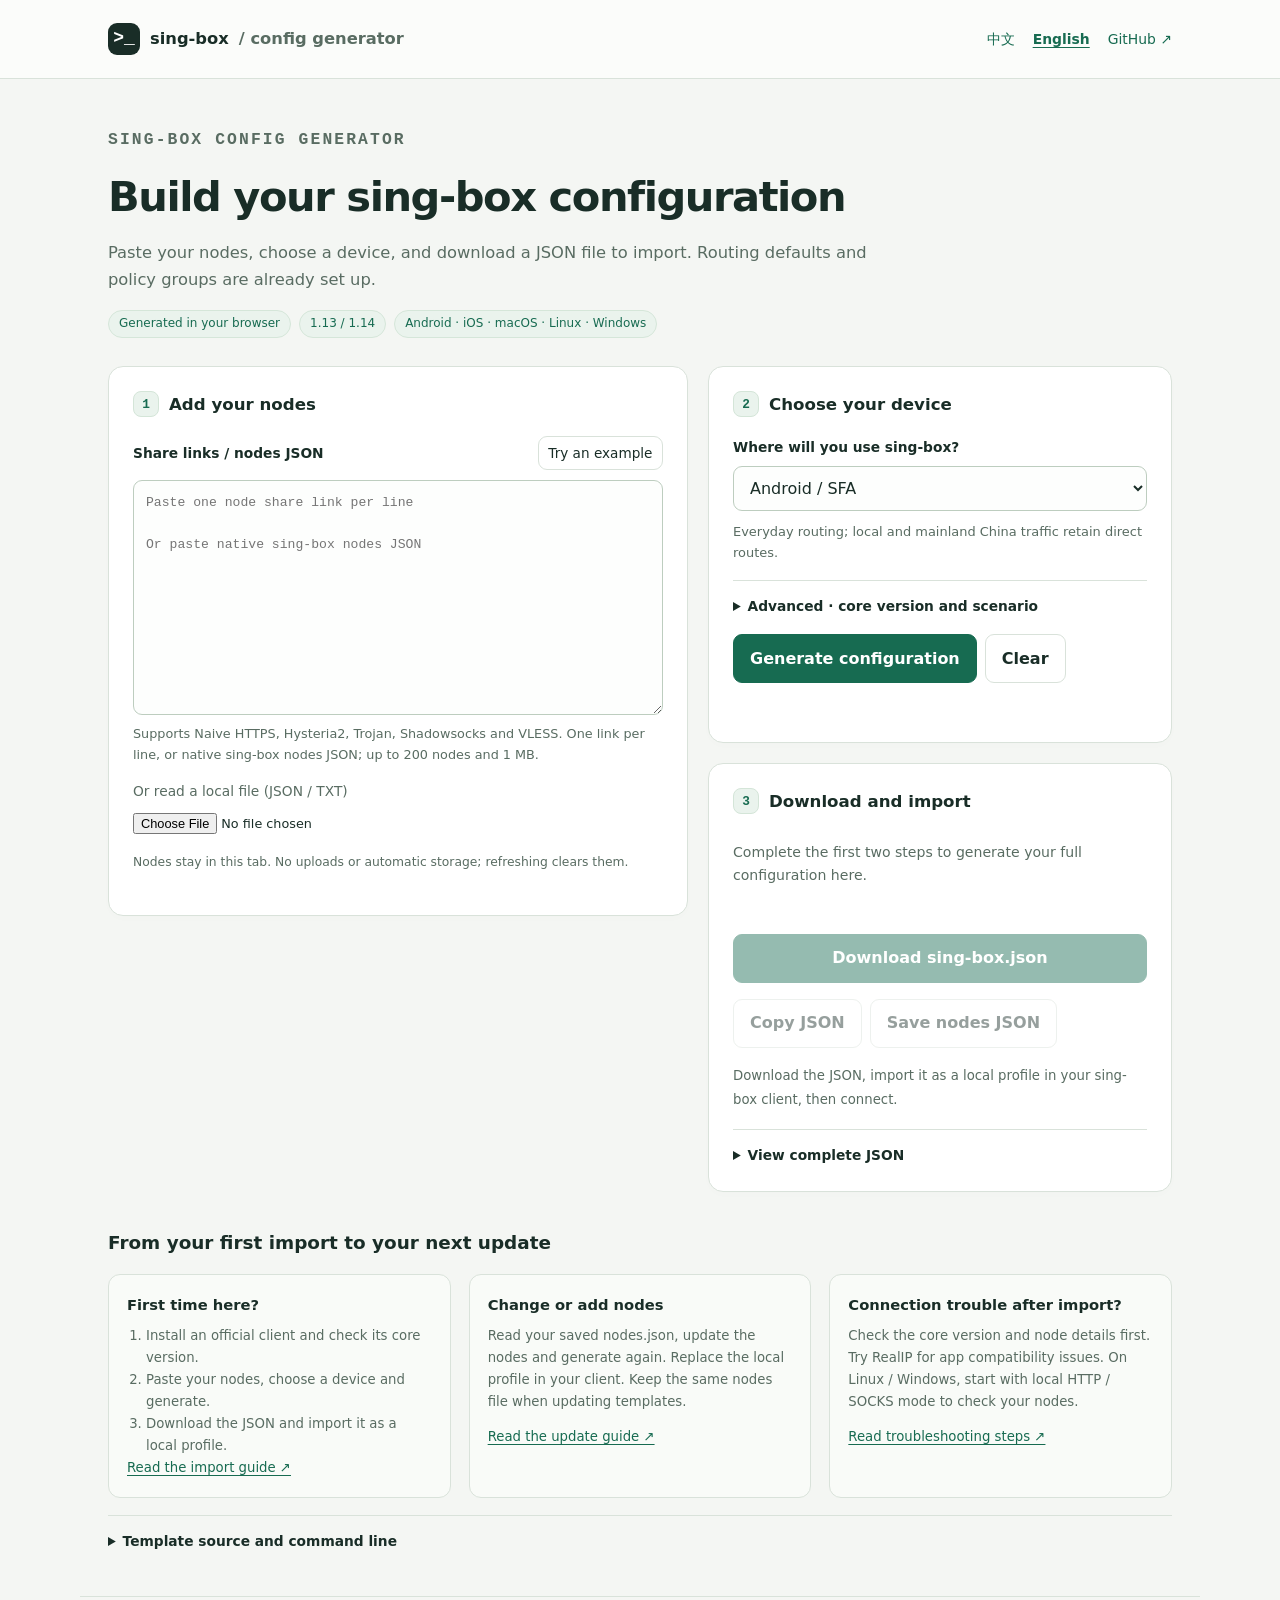
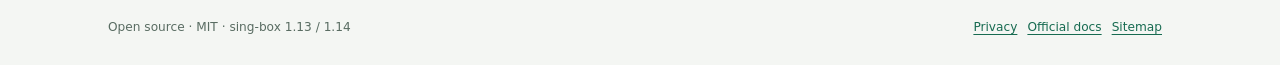
==== docs/en/index.html @ 3d7687b8 "refactor: consolidate build and validation tools into Python entry points" ====
<!-- Generated by scripts/build.py; edit web/page.html and web/locales/. -->
<!DOCTYPE html>
<html lang="en">
<head>
<meta charset="utf-8">
<meta name="viewport" content="width=device-width, initial-scale=1">
<meta http-equiv="Content-Security-Policy" content="default-src 'self'; script-src 'self'; style-src 'self'; connect-src 'none'; img-src 'self' data:; base-uri 'none'; form-action 'none'; object-src 'none'">
<meta name="referrer" content="no-referrer">
<title>sing-box config generator · Build and download JSON locally</title>
<meta name="description" content="Paste node links, choose Android, iOS, macOS, Linux or Windows, and download a complete sing-box JSON configuration. Runs in your browser with 1.13 / 1.14 presets and no generator installation.">
<link rel="canonical" href="https://qixuancao.github.io/sing-box-config-templates/en/">
<link rel="alternate" hreflang="zh-CN" href="https://qixuancao.github.io/sing-box-config-templates/">
<link rel="alternate" hreflang="en" href="https://qixuancao.github.io/sing-box-config-templates/en/">
<link rel="alternate" hreflang="x-default" href="https://qixuancao.github.io/sing-box-config-templates/">
<link rel="sitemap" type="application/xml" href="../sitemap.xml">
<link rel="stylesheet" href="../assets/app.css">
<meta property="og:type" content="website">
<meta property="og:site_name" content="sing-box config templates">
<meta property="og:title" content="sing-box config generator · Build and download JSON locally">
<meta property="og:description" content="Paste node links, choose Android, iOS, macOS, Linux or Windows, and download a complete sing-box JSON configuration. Runs in your browser with 1.13 / 1.14 presets and no generator installation.">
<meta property="og:url" content="https://qixuancao.github.io/sing-box-config-templates/en/">
<meta property="og:locale" content="en_US">
<meta name="twitter:card" content="summary">
<meta name="twitter:title" content="sing-box config generator · Build and download JSON locally">
<meta name="twitter:description" content="Paste node links, choose Android, iOS, macOS, Linux or Windows, and download a complete sing-box JSON configuration. Runs in your browser with 1.13 / 1.14 presets and no generator installation.">
<script type="application/ld+json">{"@context": "https://schema.org", "@graph": [{"@type": "SoftwareSourceCode", "name": "sing-box-config-templates", "description": "Paste node links, choose Android, iOS, macOS, Linux or Windows, and download a complete sing-box JSON configuration. Runs in your browser with 1.13 / 1.14 presets and no generator installation.", "url": "https://qixuancao.github.io/sing-box-config-templates/en/", "codeRepository": "https://github.com/qixuancao/sing-box-config-templates", "programmingLanguage": ["JavaScript", "JSON"], "runtimePlatform": "Browser / Node.js 22+; sing-box 1.13 / 1.14", "license": "https://github.com/qixuancao/sing-box-config-templates/blob/main/LICENSE"}, {"@type": "FAQPage", "mainEntity": [{"@type": "Question", "name": "Are my nodes uploaded?", "acceptedAnswer": {"@type": "Answer", "text": "No. Node parsing, configuration composition and file export run in your browser. Nodes are not automatically stored."}}, {"@type": "Question", "name": "How do I export a JSON file?", "acceptedAnswer": {"@type": "Answer", "text": "Paste your nodes, choose a device and generate. Click Download sing-box.json, then import the file as a local profile."}}, {"@type": "Question", "name": "How do I choose 1.13 or 1.14?", "acceptedAnswer": {"@type": "Answer", "text": "In Advanced, match the core version shown in your client's About screen or sing-box version."}}, {"@type": "Question", "name": "Is public Raw JSON my personal configuration?", "acceptedAnswer": {"@type": "Answer", "text": "Public Raw JSON uses placeholder nodes. Use the generator to download a JSON file containing your own nodes."}}]}]}</script>
<script type="module" src="../assets/app.mjs"></script>
</head>
<body>
<a class="skip" href="#generator">Skip to the config generator</a>
<header class="site-header"><div class="header-inner">
<a class="brand" href="../"><span class="mark" aria-hidden="true">&gt;_</span>sing-box <span class="muted">/ config generator</span></a>
<nav aria-label="Language and repository"><a href="../" >中文</a><a href="./" aria-current="page">English</a><a href="https://github.com/qixuancao/sing-box-config-templates">GitHub ↗</a></nav>
</div></header>
<main>
<div class="hero"><p class="eyebrow">SING-BOX CONFIG GENERATOR</p><h1>Build your sing-box configuration</h1><p>Paste your nodes, choose a device, and download a JSON file to import. Routing defaults and policy groups are already set up.</p><div class="badges"><span class="badge">Generated in your browser</span><span class="badge">1.13 / 1.14</span><span class="badge">Android · iOS · macOS · Linux · Windows</span></div></div>
<noscript><p class="noscript">The generator needs JavaScript. You can also download the repository and generate configurations locally with the CLI.</p></noscript>
<div class="workspace" id="generator">
<section class="card" aria-labelledby="nodes-heading">
<h2 id="nodes-heading"><span class="step">1</span>Add your nodes</h2>
<div class="toolbar"><label for="nodes-input">Share links / nodes JSON</label><button type="button" class="quiet" id="example">Try an example</button></div>
<textarea id="nodes-input" rows="10" autocomplete="off" autocapitalize="off" spellcheck="false" aria-describedby="input-help" placeholder="Paste one node share link per line

Or paste native sing-box nodes JSON"></textarea>
<p class="help" id="input-help">Supports Naive HTTPS, Hysteria2, Trojan, Shadowsocks and VLESS. One link per line, or native sing-box nodes JSON; up to 200 nodes and 1 MB.</p>
<div class="file-row"><label for="nodes-file">Or read a local file (JSON / TXT)</label><input type="file" id="nodes-file" accept=".json,.txt,application/json,text/plain"></div>
<p class="privacy-note">Nodes stay in this tab. No uploads or automatic storage; refreshing clears them.</p>
<ul class="node-list" id="node-list" aria-label="Parsed nodes"></ul>
</section>
<div class="stack">
<section class="card" aria-labelledby="device-heading">
<h2 id="device-heading"><span class="step">2</span>Choose your device</h2>
<label for="platform">Where will you use sing-box?</label>
<select id="platform"><option value="android">Android / SFA</option><option value="ios">iOS / iPadOS / SFI</option><option value="macos">macOS / SFM</option><option value="linux">Linux</option><option value="windows">Windows</option></select>
<p class="scenario-note" id="scenario-desc"></p>
<details id="advanced"><summary>Advanced · core version and scenario</summary><div class="settings">
<div><label for="core">sing-box core version</label><select id="core"><option value="1.14">1.14.x</option><option value="1.13">1.13.x</option><option value="1.15">1.15 · Experimental · alpha.12</option></select><p class="help">Match your client core. The experimental 1.15 presets target 1.15.0-alpha.12.</p></div>
<div><label for="scenario">Scenario</label><select id="scenario"></select></div>
</div></details>
<div class="actions"><button type="button" class="primary" id="generate">Generate configuration</button><button type="button" id="clear">Clear</button></div>
<p id="status" class="status" role="status" aria-live="polite"></p>
</section>
<section class="card" aria-labelledby="download-heading">
<h2 id="download-heading"><span class="step">3</span>Download and import</h2>
<p class="result-empty" id="result-empty">Complete the first two steps to generate your full configuration here.</p>
<div class="result-summary" id="result-summary"></div>
<button type="button" class="primary wide" id="download-json" disabled>Download sing-box.json</button>
<div class="actions"><button type="button" id="copy-json" disabled>Copy JSON</button><button type="button" id="download-nodes" disabled>Save nodes JSON</button></div>
<p class="import-help" id="import-help"></p>
<p class="hint" id="warnings" hidden></p>
<details><summary>View complete JSON</summary><label for="json-preview" class="help">The configuration contains your node details; keep it on your own device.</label><textarea id="json-preview" class="output-preview" rows="10" readonly spellcheck="false" autocomplete="off"></textarea></details>
</section>
</div>
</div>
<section class="guides" aria-labelledby="guides-heading">
<h2 id="guides-heading">From your first import to your next update</h2>
<div class="guide-grid">
<article class="guide"><h3>First time here?</h3><ol><li>Install an official client and check its core version.</li><li>Paste your nodes, choose a device and generate.</li><li>Download the JSON and import it as a local profile.</li></ol><p><a href="https://github.com/qixuancao/sing-box-config-templates/blob/main/docs/getting-started.md">Read the import guide ↗</a></p></article>
<article class="guide"><h3>Change or add nodes</h3><p>Read your saved nodes.json, update the nodes and generate again. Replace the local profile in your client. Keep the same nodes file when updating templates.</p><p><a href="https://github.com/qixuancao/sing-box-config-templates/blob/main/docs/update-nodes.md">Read the update guide ↗</a></p></article>
<article class="guide"><h3>Connection trouble after import?</h3><p>Check the core version and node details first. Try RealIP for app compatibility issues. On Linux / Windows, start with local HTTP / SOCKS mode to check your nodes.</p><p><a href="https://github.com/qixuancao/sing-box-config-templates/blob/main/docs/troubleshooting.md">Read troubleshooting steps ↗</a></p></article>
</div>
<details class="technical"><summary>Template source and command line</summary><p class="help">Public Raw JSON uses placeholder nodes so you can inspect the default policies. The CLI shares its node parser and renderer with this page and requires Node.js 22+.</p>
<label for="out-path">Current template path</label><input id="out-path" type="text" readonly>
<label for="out-raw">Template Raw URL (placeholder nodes)</label><input id="out-raw" type="text" readonly>
<label for="out-cmd">Generate and check locally</label><textarea id="out-cmd" rows="3" readonly spellcheck="false"></textarea>
<p class="help"><a href="https://github.com/qixuancao/sing-box-config-templates/blob/main/docs/architecture.md">Modules and customization ↗</a></p>
</details>
</section>
</main>
<footer class="site-footer"><p>Open source · MIT · sing-box 1.13 / 1.14</p><p><a href="https://github.com/qixuancao/sing-box-config-templates/blob/main/PRIVACY.md">Privacy</a><a href="https://sing-box.sagernet.org/">Official docs</a><a href="../sitemap.xml">Sitemap</a></p></footer>
</body>
</html>
---- docs/assets/app.css ----
:root {
  color-scheme:light;
  --bg:#f4f6f3;
  --paper:#fff;
  --ink:#192d27;
  --muted:#596c62;
  --line:#d9e2da;
  --accent:#176b51;
  --soft:#eaf3ed;
  --danger:#a52a29;
  --warning:#775014;
  font-family:system-ui,-apple-system,"Segoe UI",Roboto,"Noto Sans SC","PingFang SC",sans-serif
}
* {
  box-sizing:border-box
}
body {
  margin:0;
  background:var(--bg);
  color:var(--ink);
  line-height:1.65
}
a {
  color:var(--accent);
  text-underline-offset:3px
}
button,input,select,textarea {
  font:inherit
}
button,a,input,select,textarea,summary {
  -webkit-tap-highlight-color:transparent
}
button:focus-visible,a:focus-visible,input:focus-visible,select:focus-visible,textarea:focus-visible,summary:focus-visible {
  outline:3px solid #4b9c7f;
  outline-offset:3px
}
button {
  border:1px solid var(--line);
  border-radius:9px;
  background:var(--paper);
  color:var(--ink);
  padding:.65rem 1rem;
  cursor:pointer;
  font-weight:600
}
button:hover:not(:disabled) {
  background:var(--soft);
  border-color:#8aaa97
}
button:disabled {
  cursor:default;
  opacity:.45
}
button.primary {
  background:var(--accent);
  color:white;
  border-color:var(--accent)
}
button.primary:hover:not(:disabled) {
  background:#10543e
}
button.quiet {
  font-size:.85rem;
  padding:.3rem .6rem;
  font-weight:500
}
button.wide {
  width:100%
}
[hidden] {
  display:none!important
}
.skip {
  position:absolute;
  left:-9999px
}
.skip:focus {
  left:1rem;
  top:1rem;
  background:var(--paper);
  padding:.6rem;
  z-index:20
}
.site-header {
  border-bottom:1px solid var(--line);
  background:#fbfcfa
}
.header-inner,main,.site-footer {
  max-width:1120px;
  margin:auto;
  padding:0 28px
}
.header-inner {
  min-height:78px;
  display:flex;
  justify-content:space-between;
  gap:18px;
  align-items:center
}
.brand {
  display:flex;
  align-items:center;
  gap:10px;
  font-size:1.02rem;
  text-decoration:none;
  font-weight:750;
  color:var(--ink)
}
.mark {
  display:grid;
  place-items:center;
  background:var(--ink);
  color:white;
  border-radius:9px;
  width:32px;
  height:32px;
  font-family:monospace;
  font-size:18px
}
nav {
  display:flex;
  gap:18px;
  font-size:.87rem
}
nav a {
  text-decoration:none
}
nav a[aria-current] {
  font-weight:700;
  text-decoration:underline
}
.hero {
  padding:48px 0 28px;
  max-width:760px
}
.eyebrow {
  font-family:ui-monospace,monospace;
  font-size:.75rem;
  letter-spacing:.13em;
  color:var(--accent);
  font-weight:700;
  margin:0 0 12px
}
h1 {
  font-size:clamp(1.8rem,4vw,2.6rem);
  line-height:1.3;
  letter-spacing:-.035em;
  margin:0 0 16px
}
h2,h3,p {
  margin-top:0
}
.hero p {
  color:var(--muted);
  font-size:1.02rem;
  margin-bottom:16px
}
.badges {
  display:flex;
  flex-wrap:wrap;
  gap:8px
}
.badge {
  font-size:.75rem;
  padding:3px 10px;
  background:var(--soft);
  border:1px solid #d5e6d9;
  border-radius:20px;
  color:var(--accent)
}
.workspace {
  display:grid;
  grid-template-columns:minmax(0,1.25fr) minmax(0,1fr);
  gap:20px;
  align-items:start
}
.stack {
  display:grid;
  gap:20px
}
.card {
  background:var(--paper);
  border:1px solid var(--line);
  border-radius:15px;
  padding:24px;
  min-width:0;
  box-shadow:0 3px 10px #192d2703
}
.card h2 {
  display:flex;
  align-items:center;
  gap:10px;
  font-size:1.04rem;
  margin-bottom:18px
}
.step {
  display:inline-grid;
  place-items:center;
  background:var(--soft);
  border:1px solid #d4e5d8;
  width:26px;
  height:26px;
  border-radius:8px;
  font:600 .8rem ui-monospace,monospace;
  color:var(--accent)
}
label {
  display:block;
  font-size:.86rem;
  font-weight:600;
  margin:0 0 7px
}
.muted,.help {
  color:var(--muted)
}
.help {
  font-size:.8rem;
  margin:8px 0 0
}
.toolbar {
  display:flex;
  gap:8px;
  align-items:center;
  justify-content:space-between;
  margin-bottom:10px
}
.toolbar label {
  margin:0
}
.actions {
  display:flex;
  flex-wrap:wrap;
  gap:8px;
  margin-top:16px
}
textarea,select,input[type=text] {
  display:block;
  width:100%;
  border:1px solid #bdcdbf;
  border-radius:9px;
  background:#fdfefd;
  color:var(--ink);
  padding:11px 12px;
  min-width:0
}
textarea {
  resize:vertical;
  font-family:ui-monospace,SFMono-Regular,Consolas,monospace;
  font-size:.82rem;
  line-height:1.6
}
#nodes-input {
  min-height:235px
}
select {
  min-height:45px
}
input[type=file] {
  max-width:100%;
  font-size:.8rem
}
.file-row {
  margin-top:15px
}
.file-row label {
  color:var(--muted);
  font-weight:400
}
.settings {
  display:grid;
  gap:14px
}
details {
  border-top:1px solid var(--line);
  padding-top:14px;
  margin-top:17px
}
summary {
  cursor:pointer;
  font-size:.86rem;
  font-weight:600
}
details>.settings {
  margin-top:14px
}
.scenario-note {
  font-size:.81rem;
  color:var(--muted);
  margin:10px 0 0
}
.status {
  font-size:.85rem;
  min-height:1.5em;
  margin:14px 0 0;
  overflow-wrap:anywhere
}
.status.error {
  color:var(--danger)
}
.status.success {
  color:var(--accent)
}
.hint {
  font-size:.81rem;
  color:var(--warning);
  background:#fcf7e8;
  border:1px solid #e7dab5;
  padding:10px 12px;
  border-radius:8px;
  margin-top:12px
}
.result-empty {
  font-size:.88rem;
  color:var(--muted);
  padding:8px 0 20px
}
.result-summary {
  display:flex;
  flex-wrap:wrap;
  gap:8px;
  margin-bottom:12px
}
.result-summary span {
  font-size:.78rem;
  border:1px solid var(--line);
  border-radius:6px;
  padding:3px 8px
}
.import-help {
  font-size:.83rem;
  line-height:1.8;
  margin-top:16px;
  color:var(--muted)
}
.node-list {
  list-style:none;
  padding:0;
  margin:18px 0 0;
  max-height:250px;
  overflow:auto
}
.node-list li {
  padding:9px 0;
  border-top:1px solid var(--line);
  display:flex;
  align-items:center;
  gap:10px;
  justify-content:space-between;
  font-size:.82rem
}
.node-label {
  overflow-wrap:anywhere;
  min-width:0
}
.node-type {
  font-family:ui-monospace,monospace;
  color:var(--muted);
  font-size:.7rem;
  white-space:nowrap
}
.privacy-note {
  font-size:.77rem;
  color:var(--muted);
  margin:16px 0 0
}
.output-preview {
  margin-top:12px;
  max-height:300px
}
.technical input,.technical textarea {
  margin-bottom:12px;
  font-size:.73rem
}
.technical label {
  margin-top:10px
}
.guides {
  padding:36px 0 44px
}
.guides>h2 {
  font-size:1.15rem;
  margin-bottom:16px
}
.guide-grid {
  display:grid;
  grid-template-columns:repeat(3,minmax(0,1fr));
  gap:18px
}
.guide {
  background:#f9fbf8;
  border:1px solid var(--line);
  border-radius:12px;
  padding:18px
}
.guide h3 {
  font-size:.92rem;
  margin-bottom:8px
}
.guide p,.guide li {
  font-size:.83rem;
  color:var(--muted)
}
.guide p:last-child {
  margin-bottom:0
}
.guide ol {
  padding-left:19px;
  margin:0
}
.guide code,.import-help code {
  font-size:.8em;
  overflow-wrap:anywhere
}
.site-footer {
  padding-top:20px;
  padding-bottom:28px;
  border-top:1px solid var(--line);
  font-size:.76rem;
  color:var(--muted);
  display:flex;
  flex-wrap:wrap;
  gap:12px 24px;
  justify-content:space-between
}
.site-footer p {
  margin:0
}
.site-footer a {
  margin-right:10px
}
.noscript {
  background:#fcf7e8;
  border:1px solid #e7dab5;
  padding:16px;
  border-radius:12px;
  margin-bottom:20px
}
@media(max-width:760px) {
  .workspace {
    grid-template-columns:1fr
  }
  .hero {
    padding-top:30px
  }
  .guide-grid {
    grid-template-columns:1fr
  }
  .header-inner,main,.site-footer {
    padding-left:18px;
    padding-right:18px
  }
  .header-inner {
    min-height:68px;
    flex-wrap:wrap;
    padding-top:14px;
    padding-bottom:14px
  }
  .card {
    padding:20px
  }
  .hero p {
    font-size:.93rem
  }
  nav {
    gap:13px
  }
  .brand {
    font-size:.93rem
  }
}
@media(prefers-color-scheme:dark) {
  :root {
    color-scheme:dark;
    --bg:#12211c;
    --paper:#1b2d25;
    --ink:#e6efe8;
    --muted:#b2c5b7;
    --line:#375244;
    --accent:#8ddab8;
    --soft:#243e31;
    --danger:#ffb4ad;
    --warning:#f0d18d
  }
  .site-header {
    background:#16281f
  }
  .mark {
    background:#b8dfc7;
    color:#123020
  }
  .badge {
    border-color:#375244
  }
  button.primary {
    background:#24674d;
    color:#f2fff6;
    border-color:#4a9973
  }
  button.primary:hover:not(:disabled) {
    background:#2c7b5b
  }
  textarea,select,input[type=text] {
    background:#15271e;
    border-color:#526c5a
  }
  .guide {
    background:#172a20
  }
  .hint,.noscript {
    background:#3d341c;
    border-color:#6d6038
  }
  .step {
    border-color:#375244
  }
}
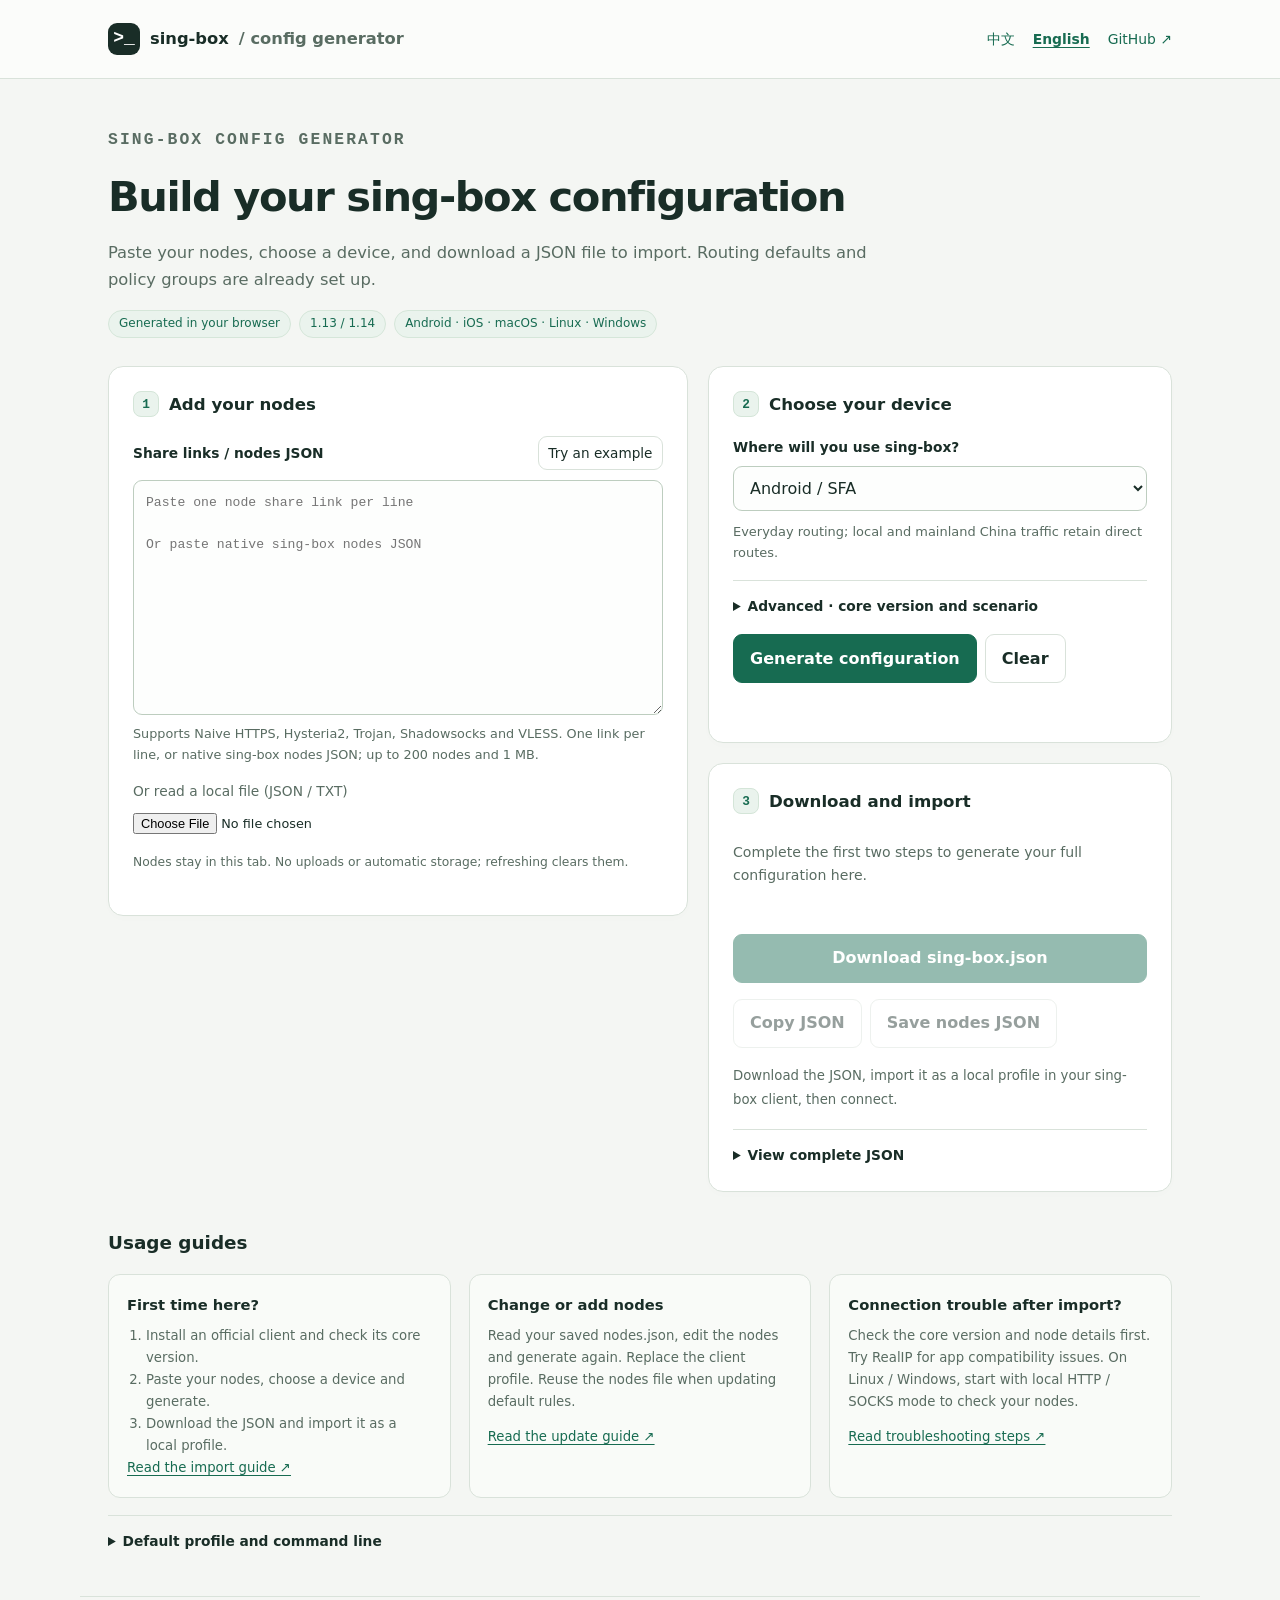
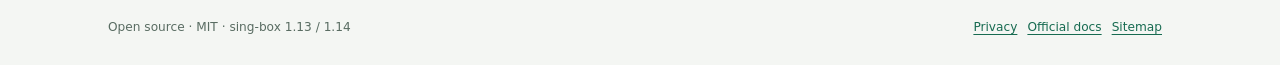
==== commit ebf16902: "docs: remove obsolete migration prose and align current usage" ====
--- a/docs/en/index.html
+++ b/docs/en/index.html
@@ -73,15 +73,15 @@
 </div>
 </div>
 <section class="guides" aria-labelledby="guides-heading">
-<h2 id="guides-heading">From your first import to your next update</h2>
+<h2 id="guides-heading">Usage guides</h2>
 <div class="guide-grid">
 <article class="guide"><h3>First time here?</h3><ol><li>Install an official client and check its core version.</li><li>Paste your nodes, choose a device and generate.</li><li>Download the JSON and import it as a local profile.</li></ol><p><a href="https://github.com/qixuancao/sing-box-config-templates/blob/main/docs/getting-started.md">Read the import guide ↗</a></p></article>
-<article class="guide"><h3>Change or add nodes</h3><p>Read your saved nodes.json, update the nodes and generate again. Replace the local profile in your client. Keep the same nodes file when updating templates.</p><p><a href="https://github.com/qixuancao/sing-box-config-templates/blob/main/docs/update-nodes.md">Read the update guide ↗</a></p></article>
+<article class="guide"><h3>Change or add nodes</h3><p>Read your saved nodes.json, edit the nodes and generate again. Replace the client profile. Reuse the nodes file when updating default rules.</p><p><a href="https://github.com/qixuancao/sing-box-config-templates/blob/main/docs/update-nodes.md">Read the update guide ↗</a></p></article>
 <article class="guide"><h3>Connection trouble after import?</h3><p>Check the core version and node details first. Try RealIP for app compatibility issues. On Linux / Windows, start with local HTTP / SOCKS mode to check your nodes.</p><p><a href="https://github.com/qixuancao/sing-box-config-templates/blob/main/docs/troubleshooting.md">Read troubleshooting steps ↗</a></p></article>
 </div>
-<details class="technical"><summary>Template source and command line</summary><p class="help">Public Raw JSON uses placeholder nodes so you can inspect the default policies. The CLI shares its node parser and renderer with this page and requires Node.js 22+.</p>
-<label for="out-path">Current template path</label><input id="out-path" type="text" readonly>
-<label for="out-raw">Template Raw URL (placeholder nodes)</label><input id="out-raw" type="text" readonly>
+<details class="technical"><summary>Default profile and command line</summary><p class="help">Public Raw JSON uses placeholder nodes so you can inspect the default policies. The CLI shares its node parser and renderer with this page and requires Node.js 22+.</p>
+<label for="out-path">Platform profile path</label><input id="out-path" type="text" readonly>
+<label for="out-raw">Profile Raw URL (placeholder nodes)</label><input id="out-raw" type="text" readonly>
 <label for="out-cmd">Generate and check locally</label><textarea id="out-cmd" rows="3" readonly spellcheck="false"></textarea>
 <p class="help"><a href="https://github.com/qixuancao/sing-box-config-templates/blob/main/docs/architecture.md">Modules and customization ↗</a></p>
 </details>
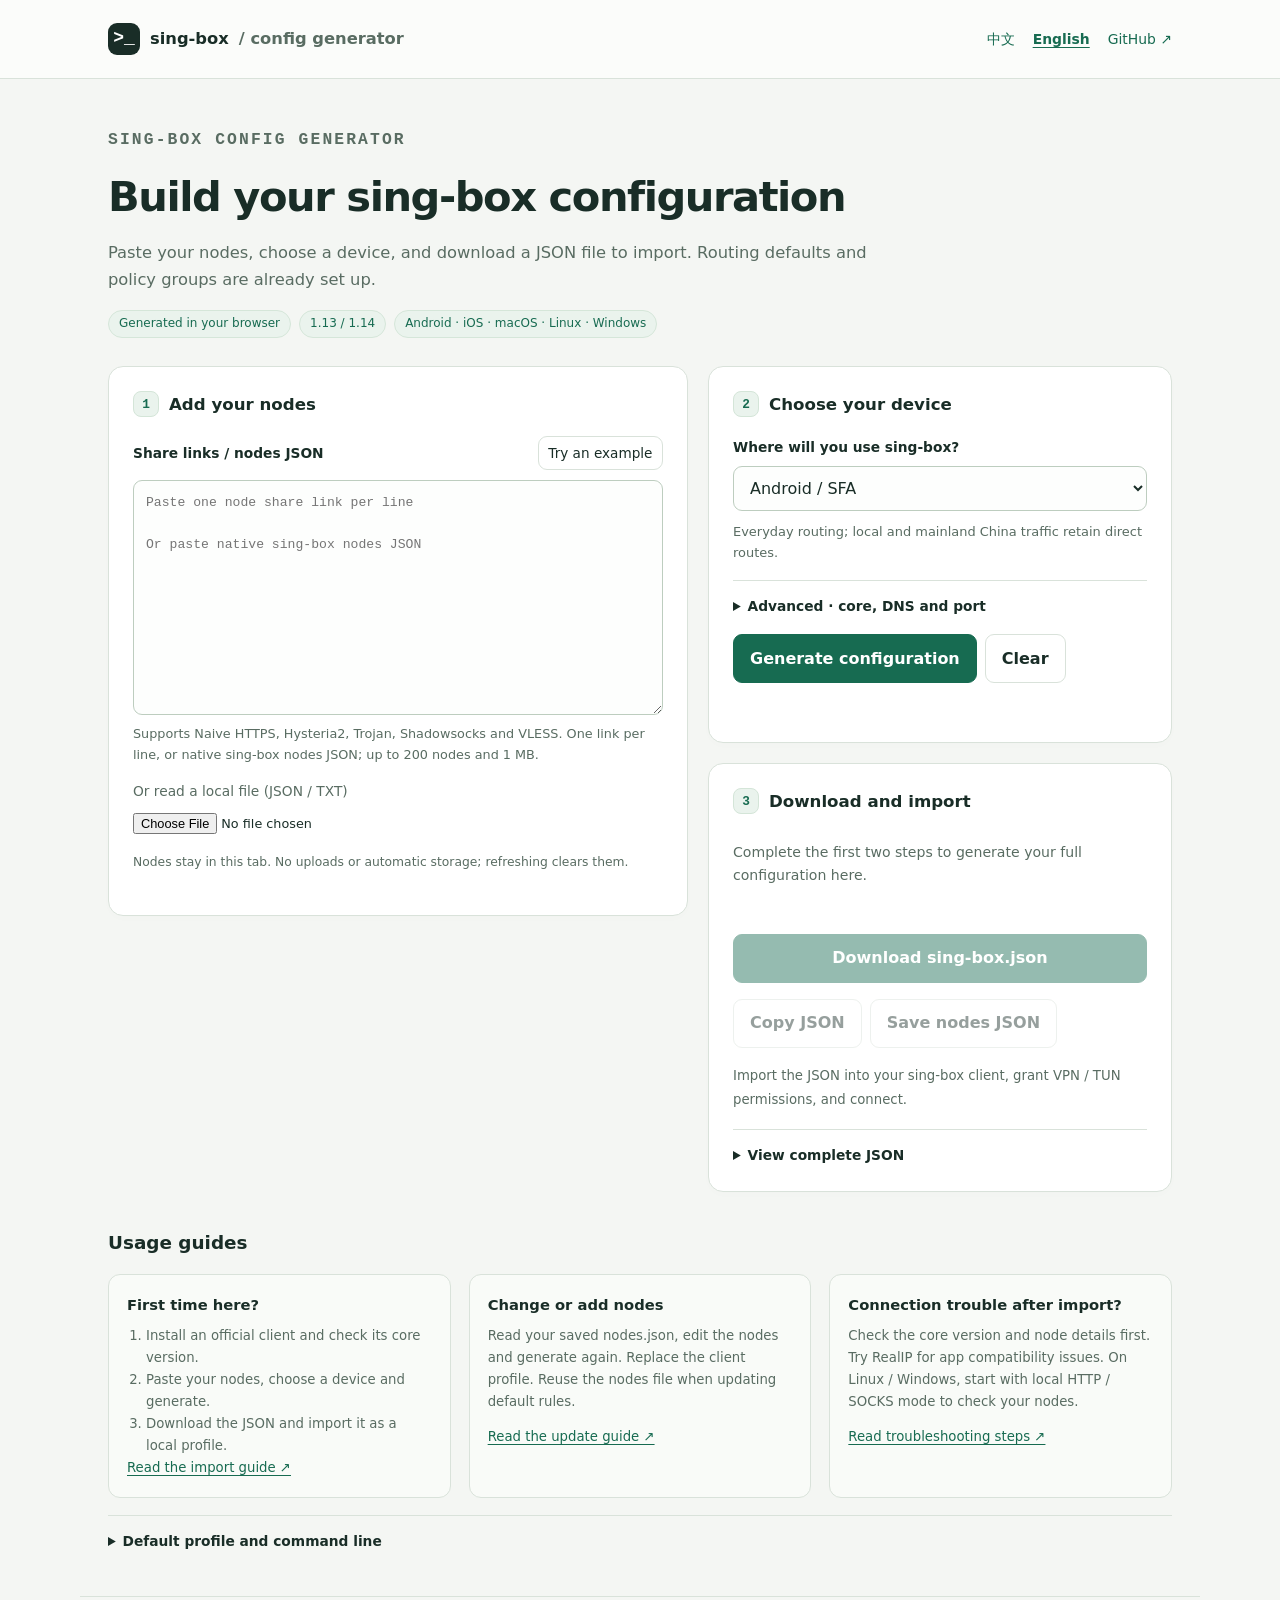
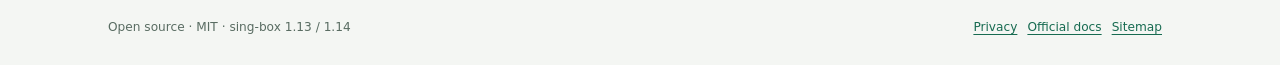
==== commit fff129d4: "feat: distinguish system proxy and TUN with DNS customization" ====
--- a/docs/en/index.html
+++ b/docs/en/index.html
@@ -52,10 +52,20 @@
 <h2 id="device-heading"><span class="step">2</span>Choose your device</h2>
 <label for="platform">Where will you use sing-box?</label>
 <select id="platform"><option value="android">Android / SFA</option><option value="ios">iOS / iPadOS / SFI</option><option value="macos">macOS / SFM</option><option value="linux">Linux</option><option value="windows">Windows</option></select>
+<div id="access-setting"><label for="access-mode">Traffic capture method</label>
+<select id="access-mode"><option value="local">Local proxy listener only · configure apps manually</option><option value="system">Set OS system proxy automatically · not TUN</option><option value="tun">TUN · route system traffic</option></select>
+<p class="help" id="access-desc"></p></div>
 <p class="scenario-note" id="scenario-desc"></p>
-<details id="advanced"><summary>Advanced · core version and scenario</summary><div class="settings">
+<details id="advanced"><summary>Advanced · core, DNS and port</summary><div class="settings">
 <div><label for="core">sing-box core version</label><select id="core"><option value="1.14">1.14.x</option><option value="1.13">1.13.x</option><option value="1.15">1.15 · Experimental · alpha.12</option></select><p class="help">Match your client core. The experimental 1.15 presets target 1.15.0-alpha.12.</p></div>
-<div><label for="scenario">Scenario</label><select id="scenario"></select></div>
+<div id="scenario-setting"><label for="scenario">Scenario</label><select id="scenario"></select></div>
+<div><label for="dns-mode">DNS response mode</label><select id="dns-mode"><option value="auto">Use preset</option><option value="realip">RealIP · return actual addresses</option><option value="fakeip">FakeIP · return synthetic addresses</option></select><p class="help" id="dns-desc">RealIP is more compatible. FakeIP requires DNS capture through a TUN / VPN mode.</p></div>
+<div class="dns-grid">
+<div><label for="direct-dns">Direct DNS (default: AliDNS)</label><select id="direct-dns"><option value="default">Use preset</option><option value="223.5.5.5">AliDNS · 223.5.5.5</option><option value="1.1.1.1">Cloudflare · 1.1.1.1</option><option value="8.8.8.8">Google · 8.8.8.8</option><option value="custom">Custom IPv4</option></select><input type="text" id="direct-custom" inputmode="decimal" autocomplete="off" placeholder="IPv4 · 1.1.1.1" hidden></div>
+<div><label for="proxy-dns">Proxy DNS (default: Google)</label><select id="proxy-dns"><option value="default">Use preset</option><option value="8.8.8.8">Google · 8.8.8.8</option><option value="1.1.1.1">Cloudflare · 1.1.1.1</option><option value="223.5.5.5">AliDNS · 223.5.5.5</option><option value="custom">Custom IPv4</option></select><input type="text" id="proxy-custom" inputmode="decimal" autocomplete="off" placeholder="IPv4 · 8.8.8.8" hidden></div>
+</div>
+<p class="help">Direct and proxied upstreams use DNS over HTTPS. Custom servers require IPv4 addresses. DNS capture depends on the runtime environment.</p>
+<div id="port-setting"><label for="listen-port">Local listen port</label><input type="number" id="listen-port" min="1" max="65535" step="1" value="2080"><p class="help">Bound to 127.0.0.1 to avoid exposing an unauthenticated proxy to the LAN.</p></div>
 </div></details>
 <div class="actions"><button type="button" class="primary" id="generate">Generate configuration</button><button type="button" id="clear">Clear</button></div>
 <p id="status" class="status" role="status" aria-live="polite"></p>
@@ -79,7 +89,7 @@
 <article class="guide"><h3>Change or add nodes</h3><p>Read your saved nodes.json, edit the nodes and generate again. Replace the client profile. Reuse the nodes file when updating default rules.</p><p><a href="https://github.com/qixuancao/sing-box-config-templates/blob/main/docs/update-nodes.md">Read the update guide ↗</a></p></article>
 <article class="guide"><h3>Connection trouble after import?</h3><p>Check the core version and node details first. Try RealIP for app compatibility issues. On Linux / Windows, start with local HTTP / SOCKS mode to check your nodes.</p><p><a href="https://github.com/qixuancao/sing-box-config-templates/blob/main/docs/troubleshooting.md">Read troubleshooting steps ↗</a></p></article>
 </div>
-<details class="technical"><summary>Default profile and command line</summary><p class="help">Public Raw JSON uses placeholder nodes so you can inspect the default policies. The CLI shares its node parser and renderer with this page and requires Node.js 22+.</p>
+<details class="technical"><summary>Default profile and command line</summary><p class="help">Raw JSON is a public placeholder preset. Custom options affect the web-downloaded JSON only; the CLI command below matches presets without customization.</p>
 <label for="out-path">Platform profile path</label><input id="out-path" type="text" readonly>
 <label for="out-raw">Profile Raw URL (placeholder nodes)</label><input id="out-raw" type="text" readonly>
 <label for="out-cmd">Generate and check locally</label><textarea id="out-cmd" rows="3" readonly spellcheck="false"></textarea>
--- a/docs/assets/app.css
+++ b/docs/assets/app.css
@@ -270,6 +270,33 @@
   display:grid;
   gap:14px
 }
+#access-setting {
+  margin-top:16px
+}
+#access-setting .help {
+  line-height:1.65
+}
+.dns-grid {
+  display:grid;
+  grid-template-columns:repeat(2,minmax(0,1fr));
+  gap:12px
+}
+.dns-grid input {
+  margin-top:8px
+}
+#listen-port {
+  max-width:190px
+}
+input[type=number] {
+  display:block;
+  width:100%;
+  min-height:45px;
+  border:1px solid #bdcdbf;
+  border-radius:9px;
+  background:#fdfefd;
+  color:var(--ink);
+  padding:11px 12px
+}
 details {
   border-top:1px solid var(--line);
   padding-top:14px;
@@ -437,6 +464,9 @@
 }
 @media(max-width:760px) {
   .workspace {
+    grid-template-columns:1fr
+  }
+  .dns-grid {
     grid-template-columns:1fr
   }
   .hero {
@@ -499,7 +529,7 @@
   button.primary:hover:not(:disabled) {
     background:#2c7b5b
   }
-  textarea,select,input[type=text] {
+  textarea,select,input[type=text],input[type=number] {
     background:#15271e;
     border-color:#526c5a
   }
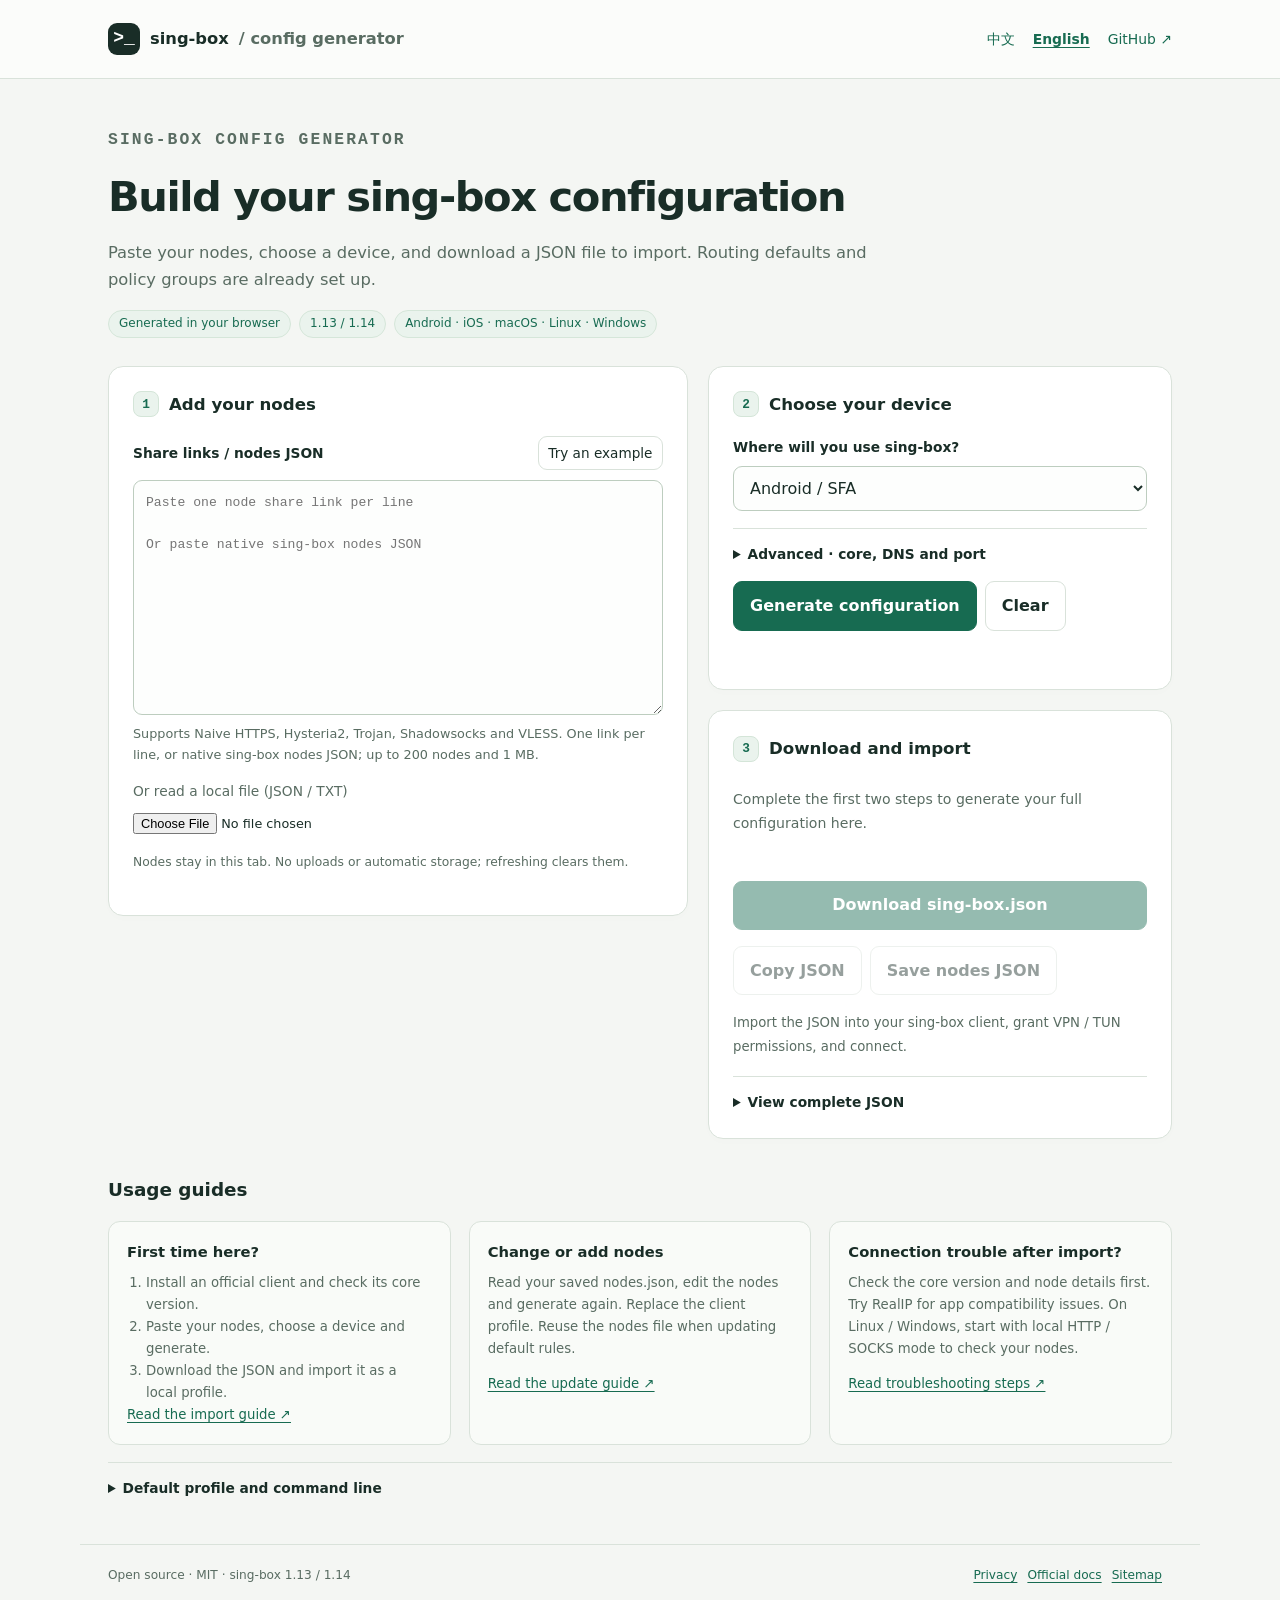
==== commit becca876: "refactor: focus on everyday profiles and unify generation options" ====
--- a/docs/en/index.html
+++ b/docs/en/index.html
@@ -55,16 +55,16 @@
 <div id="access-setting"><label for="access-mode">Traffic capture method</label>
 <select id="access-mode"><option value="local">Local proxy listener only · configure apps manually</option><option value="system">Set OS system proxy automatically · not TUN</option><option value="tun">TUN · route system traffic</option></select>
 <p class="help" id="access-desc"></p></div>
-<p class="scenario-note" id="scenario-desc"></p>
 <details id="advanced"><summary>Advanced · core, DNS and port</summary><div class="settings">
 <div><label for="core">sing-box core version</label><select id="core"><option value="1.14">1.14.x</option><option value="1.13">1.13.x</option><option value="1.15">1.15 · Experimental · alpha.12</option></select><p class="help">Match your client core. The experimental 1.15 presets target 1.15.0-alpha.12.</p></div>
-<div id="scenario-setting"><label for="scenario">Scenario</label><select id="scenario"></select></div>
-<div><label for="dns-mode">DNS response mode</label><select id="dns-mode"><option value="auto">Use preset</option><option value="realip">RealIP · return actual addresses</option><option value="fakeip">FakeIP · return synthetic addresses</option></select><p class="help" id="dns-desc">RealIP is more compatible. FakeIP requires DNS capture through a TUN / VPN mode.</p></div>
+<div><label for="dns-mode">DNS response mode</label><select id="dns-mode"><option value="fakeip">FakeIP · return synthetic addresses</option><option value="realip">RealIP · return actual addresses</option></select><p class="help" id="dns-desc">RealIP is more compatible. FakeIP requires DNS capture through a TUN / VPN mode.</p></div>
+<div><label><input type="checkbox" id="ipv6"> Enable IPv6</label><p class="help">Updates DNS, TUN addresses and routing together. Requires IPv6-capable networks and exits. IPv4 is the default.</p></div>
+<div id="lan-setting"><label><input type="checkbox" id="lan-bypass" checked> Bypass TUN for local networks</label><p class="help">Enables direct router and NAS access; bypassed traffic is outside proxy policies. Disable when corporate or overlay networks must enter TUN.</p></div>
 <div class="dns-grid">
-<div><label for="direct-dns">Direct DNS (default: AliDNS)</label><select id="direct-dns"><option value="default">Use preset</option><option value="223.5.5.5">AliDNS · 223.5.5.5</option><option value="1.1.1.1">Cloudflare · 1.1.1.1</option><option value="8.8.8.8">Google · 8.8.8.8</option><option value="custom">Custom IPv4</option></select><input type="text" id="direct-custom" inputmode="decimal" autocomplete="off" placeholder="IPv4 · 1.1.1.1" hidden></div>
-<div><label for="proxy-dns">Proxy DNS (default: Google)</label><select id="proxy-dns"><option value="default">Use preset</option><option value="8.8.8.8">Google · 8.8.8.8</option><option value="1.1.1.1">Cloudflare · 1.1.1.1</option><option value="223.5.5.5">AliDNS · 223.5.5.5</option><option value="custom">Custom IPv4</option></select><input type="text" id="proxy-custom" inputmode="decimal" autocomplete="off" placeholder="IPv4 · 8.8.8.8" hidden></div>
+<div><label for="direct-dns">Direct DNS (default: AliDNS)</label><select id="direct-dns"><option value="default">Use preset</option><option value="223.5.5.5">AliDNS · 223.5.5.5</option><option value="1.1.1.1">Cloudflare · 1.1.1.1</option><option value="8.8.8.8">Google · 8.8.8.8</option></select></div>
+<div><label for="proxy-dns">Proxy DNS (default: Google)</label><select id="proxy-dns"><option value="default">Use preset</option><option value="8.8.8.8">Google · 8.8.8.8</option><option value="1.1.1.1">Cloudflare · 1.1.1.1</option><option value="223.5.5.5">AliDNS · 223.5.5.5</option></select></div>
 </div>
-<p class="help">Direct and proxied upstreams use DNS over HTTPS. Custom servers require IPv4 addresses. DNS capture depends on the runtime environment.</p>
+<p class="help">Choose a DNS-over-HTTPS provider. Direct DNS bypasses the proxy; proxy DNS follows the main selection. Availability depends on your network.</p>
 <div id="port-setting"><label for="listen-port">Local listen port</label><input type="number" id="listen-port" min="1" max="65535" step="1" value="2080"><p class="help">Bound to 127.0.0.1 to avoid exposing an unauthenticated proxy to the LAN.</p></div>
 </div></details>
 <div class="actions"><button type="button" class="primary" id="generate">Generate configuration</button><button type="button" id="clear">Clear</button></div>
@@ -89,7 +89,7 @@
 <article class="guide"><h3>Change or add nodes</h3><p>Read your saved nodes.json, edit the nodes and generate again. Replace the client profile. Reuse the nodes file when updating default rules.</p><p><a href="https://github.com/qixuancao/sing-box-config-templates/blob/main/docs/update-nodes.md">Read the update guide ↗</a></p></article>
 <article class="guide"><h3>Connection trouble after import?</h3><p>Check the core version and node details first. Try RealIP for app compatibility issues. On Linux / Windows, start with local HTTP / SOCKS mode to check your nodes.</p><p><a href="https://github.com/qixuancao/sing-box-config-templates/blob/main/docs/troubleshooting.md">Read troubleshooting steps ↗</a></p></article>
 </div>
-<details class="technical"><summary>Default profile and command line</summary><p class="help">Raw JSON is a public placeholder preset. Custom options affect the web-downloaded JSON only; the CLI command below matches presets without customization.</p>
+<details class="technical"><summary>Default profile and command line</summary><p class="help">Raw JSON is a default placeholder profile. The CLI command below includes your options and uses the same generator as this page.</p>
 <label for="out-path">Platform profile path</label><input id="out-path" type="text" readonly>
 <label for="out-raw">Profile Raw URL (placeholder nodes)</label><input id="out-raw" type="text" readonly>
 <label for="out-cmd">Generate and check locally</label><textarea id="out-cmd" rows="3" readonly spellcheck="false"></textarea>
--- a/docs/assets/app.css
+++ b/docs/assets/app.css
@@ -281,9 +281,6 @@
   grid-template-columns:repeat(2,minmax(0,1fr));
   gap:12px
 }
-.dns-grid input {
-  margin-top:8px
-}
 #listen-port {
   max-width:190px
 }
@@ -309,11 +306,6 @@
 }
 details>.settings {
   margin-top:14px
-}
-.scenario-note {
-  font-size:.81rem;
-  color:var(--muted);
-  margin:10px 0 0
 }
 .status {
   font-size:.85rem;
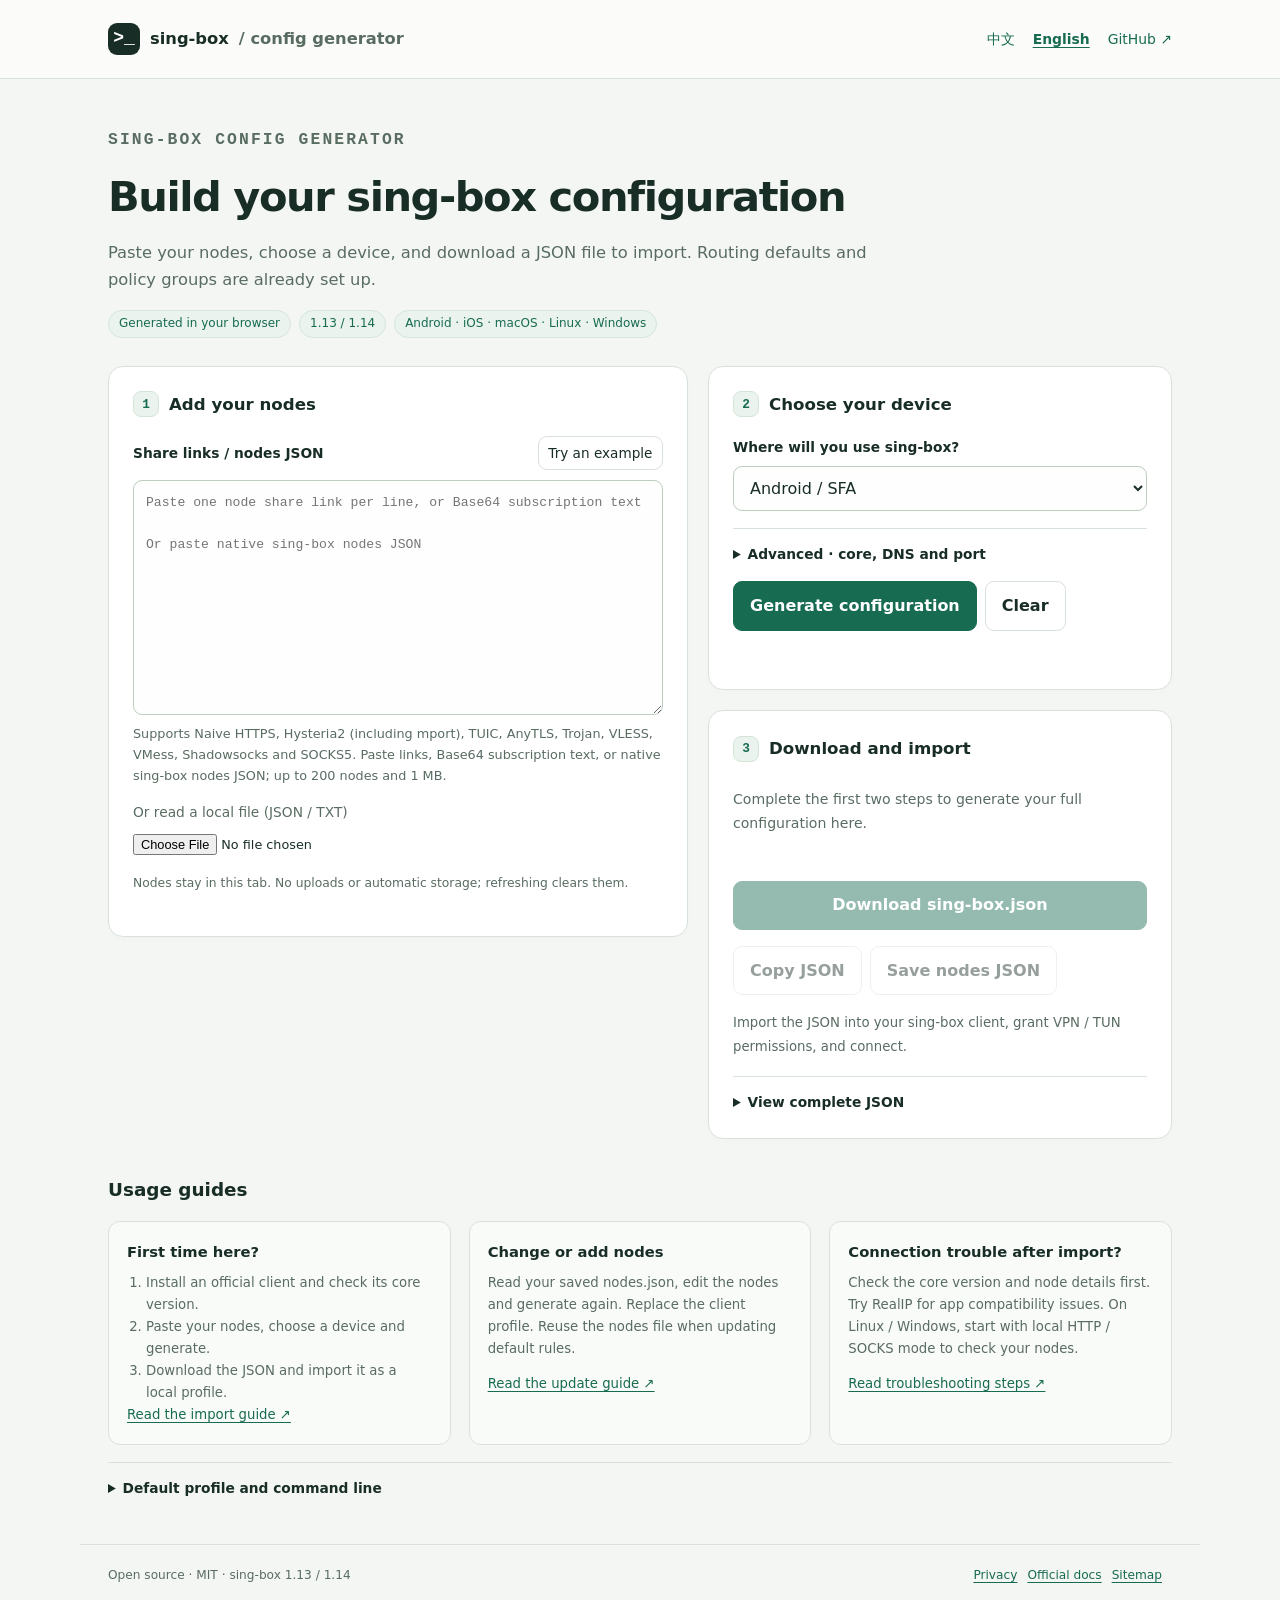
==== commit ba81a720: "feat: expand link adapters, policy group choices and generator options - Include user nodes in servi" ====
--- a/docs/en/index.html
+++ b/docs/en/index.html
@@ -39,10 +39,10 @@
 <section class="card" aria-labelledby="nodes-heading">
 <h2 id="nodes-heading"><span class="step">1</span>Add your nodes</h2>
 <div class="toolbar"><label for="nodes-input">Share links / nodes JSON</label><button type="button" class="quiet" id="example">Try an example</button></div>
-<textarea id="nodes-input" rows="10" autocomplete="off" autocapitalize="off" spellcheck="false" aria-describedby="input-help" placeholder="Paste one node share link per line
+<textarea id="nodes-input" rows="10" autocomplete="off" autocapitalize="off" spellcheck="false" aria-describedby="input-help" placeholder="Paste one node share link per line, or Base64 subscription text
 
 Or paste native sing-box nodes JSON"></textarea>
-<p class="help" id="input-help">Supports Naive HTTPS, Hysteria2, Trojan, Shadowsocks and VLESS. One link per line, or native sing-box nodes JSON; up to 200 nodes and 1 MB.</p>
+<p class="help" id="input-help">Supports Naive HTTPS, Hysteria2 (including mport), TUIC, AnyTLS, Trojan, VLESS, VMess, Shadowsocks and SOCKS5. Paste links, Base64 subscription text, or native sing-box nodes JSON; up to 200 nodes and 1 MB.</p>
 <div class="file-row"><label for="nodes-file">Or read a local file (JSON / TXT)</label><input type="file" id="nodes-file" accept=".json,.txt,application/json,text/plain"></div>
 <p class="privacy-note">Nodes stay in this tab. No uploads or automatic storage; refreshing clears them.</p>
 <ul class="node-list" id="node-list" aria-label="Parsed nodes"></ul>
@@ -56,13 +56,16 @@
 <select id="access-mode"><option value="local">Local proxy listener only · configure apps manually</option><option value="system">Set OS system proxy automatically · not TUN</option><option value="tun">TUN · route system traffic</option></select>
 <p class="help" id="access-desc"></p></div>
 <details id="advanced"><summary>Advanced · core, DNS and port</summary><div class="settings">
-<div><label for="core">sing-box core version</label><select id="core"><option value="1.14">1.14.x</option><option value="1.13">1.13.x</option><option value="1.15">1.15 · Experimental · alpha.12</option></select><p class="help">Match your client core. The experimental 1.15 presets target 1.15.0-alpha.12.</p></div>
+<div><label for="core">sing-box core version</label><select id="core"><option value="1.14">1.14.x</option><option value="1.13">1.13.x</option><option value="1.15">1.15 · Experimental · alpha.13</option></select><p class="help">Match your client core. The experimental 1.15 presets target 1.15.0-alpha.13.</p></div>
 <div><label for="dns-mode">DNS response mode</label><select id="dns-mode"><option value="fakeip">FakeIP · return synthetic addresses</option><option value="realip">RealIP · return actual addresses</option></select><p class="help" id="dns-desc">RealIP is more compatible. FakeIP requires DNS capture through a TUN / VPN mode.</p></div>
 <div><label><input type="checkbox" id="ipv6"> Enable IPv6</label><p class="help">Updates DNS, TUN addresses and routing together. Requires IPv6-capable networks and exits. IPv4 is the default.</p></div>
 <div id="lan-setting"><label><input type="checkbox" id="lan-bypass" checked> Bypass TUN for local networks</label><p class="help">Enables direct router and NAS access; bypassed traffic is outside proxy policies. Disable when corporate or overlay networks must enter TUN.</p></div>
+<div><label><input type="checkbox" id="adblock"> Enable basic ad blocking (category-ads-all)</label><p class="help">Rejects common ad domains in DNS and routing. Disable and regenerate if a site or app is blocked unexpectedly.</p></div>
+<div><label><input type="checkbox" id="rule-set-proxy"> Download rule sets through the main proxy group</label><p class="help">Rule sets download directly by default; enable when your network cannot reach the rule-set CDN directly.</p></div>
+<div id="clash-api-setting"><label><input type="checkbox" id="clash-api"> Enable local Clash API controller (127.0.0.1:9090)</label><p class="help">Exposes a localhost-only controller on desktop for switching policy groups and inspecting connections.</p></div>
 <div class="dns-grid">
-<div><label for="direct-dns">Direct DNS (default: AliDNS)</label><select id="direct-dns"><option value="default">Use preset</option><option value="223.5.5.5">AliDNS · 223.5.5.5</option><option value="1.1.1.1">Cloudflare · 1.1.1.1</option><option value="8.8.8.8">Google · 8.8.8.8</option></select></div>
-<div><label for="proxy-dns">Proxy DNS (default: Google)</label><select id="proxy-dns"><option value="default">Use preset</option><option value="8.8.8.8">Google · 8.8.8.8</option><option value="1.1.1.1">Cloudflare · 1.1.1.1</option><option value="223.5.5.5">AliDNS · 223.5.5.5</option></select></div>
+<div><label for="direct-dns">Direct DNS (default: AliDNS)</label><select id="direct-dns"><option value="default">Use preset</option><option value="223.5.5.5">AliDNS · 223.5.5.5</option><option value="1.12.12.12">DNSPod · 1.12.12.12</option><option value="1.1.1.1">Cloudflare · 1.1.1.1</option><option value="8.8.8.8">Google · 8.8.8.8</option></select></div>
+<div><label for="proxy-dns">Proxy DNS (default: Google)</label><select id="proxy-dns"><option value="default">Use preset</option><option value="8.8.8.8">Google · 8.8.8.8</option><option value="1.1.1.1">Cloudflare · 1.1.1.1</option><option value="223.5.5.5">AliDNS · 223.5.5.5</option><option value="1.12.12.12">DNSPod · 1.12.12.12</option></select></div>
 </div>
 <p class="help">Choose a DNS-over-HTTPS provider. Direct DNS bypasses the proxy; proxy DNS follows the main selection. Availability depends on your network.</p>
 <div id="port-setting"><label for="listen-port">Local listen port</label><input type="number" id="listen-port" min="1" max="65535" step="1" value="2080"><p class="help">Bound to 127.0.0.1 to avoid exposing an unauthenticated proxy to the LAN.</p></div>
